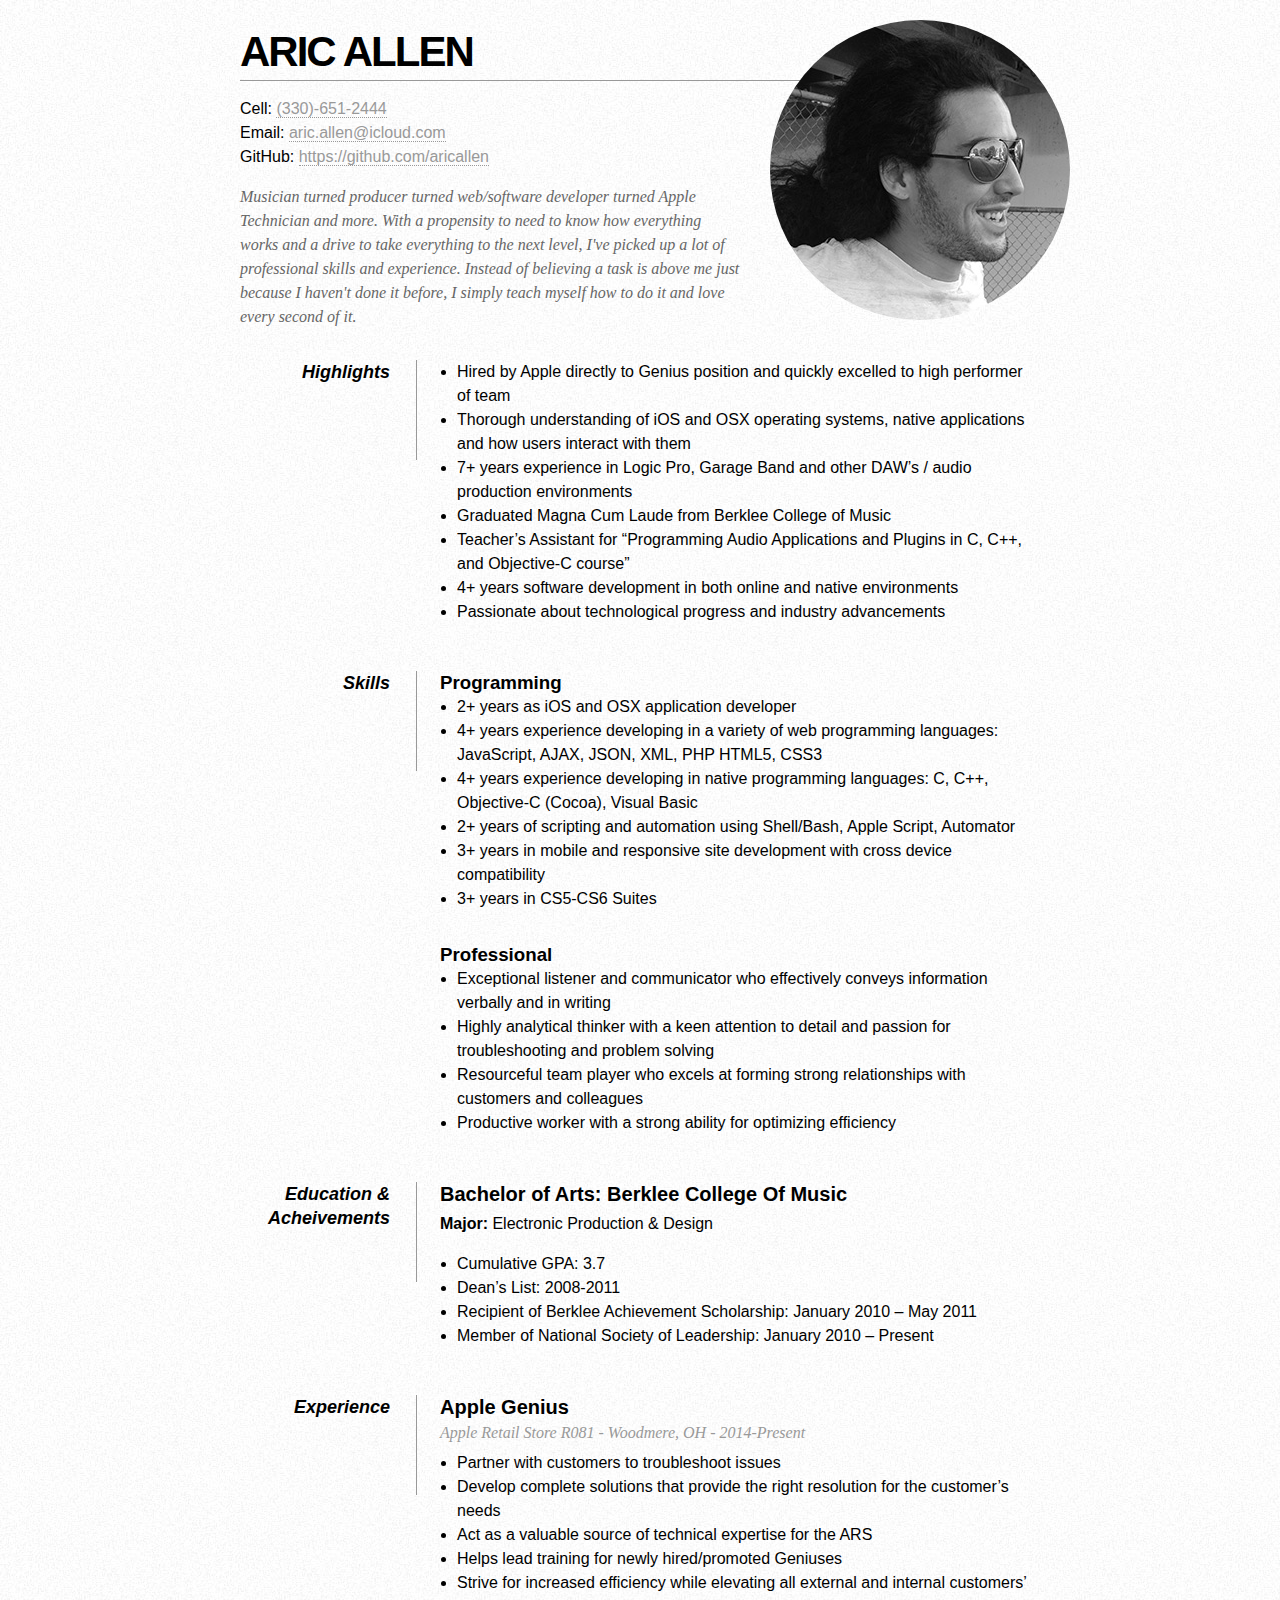
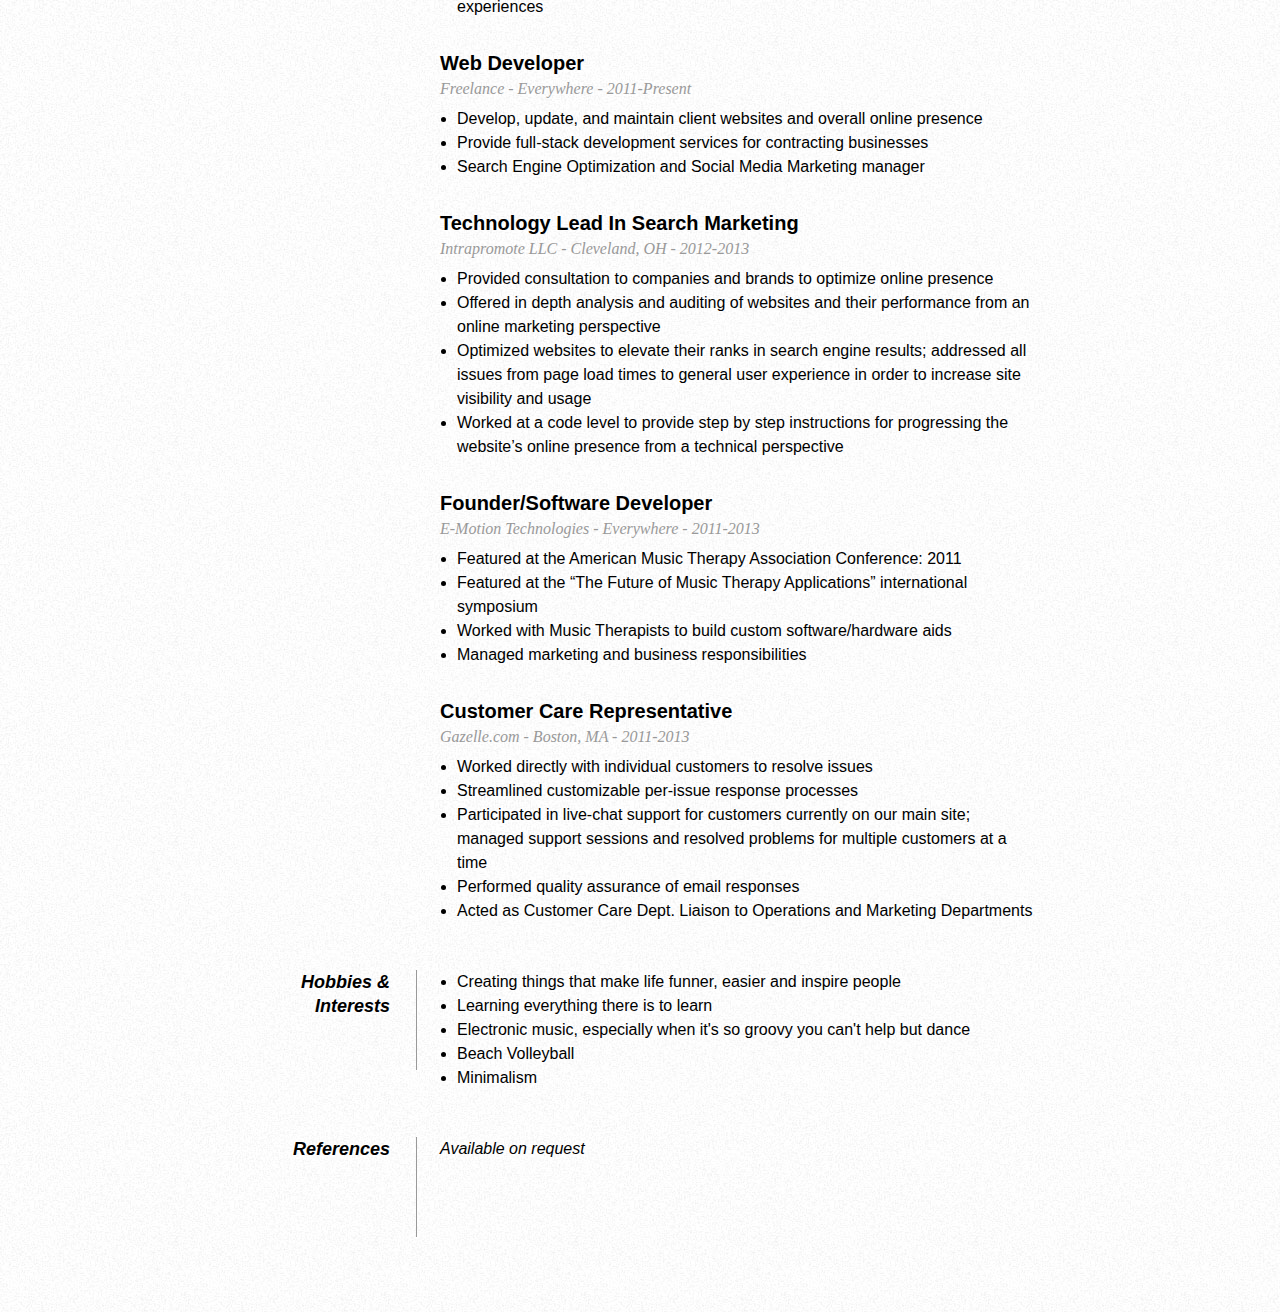
==== index.html @ b2f4a53a "tweak on opening paragraph" ====
<!DOCTYPE html PUBLIC "-//W3C//DTD XHTML 1.0 Strict//EN"
"http://www.w3.org/TR/xhtml1/DTD/xhtml1-strict.dtd">

<html xmlns="http://www.w3.org/1999/xhtml" xml:lang="en" lang="en">

<head>
    <meta http-equiv="Content-Type" content="text/html; charset=utf-8"/>

    <title>Aric Allen | Web Developer | Software Developer | Musician</title>
    <link rel="stylesheet" href="css/style.css">

    <link href="styles.css" />

    <title>Aric Allen | Web Developer | Software Developer | Musician</title>

</head>

<body>

    <div id="page-wrap">
    
        <div id="pic" class="circular"></div>
    
        <div id="contact-info" class="vcard">
        
            <h1 class="fn">ARIC ALLEN</h1>
        
            <p>
                Cell: <a href="tel:+13306512444">(330)-651-2444</a><br />
                Email: <a class="email" href="mailto:aric.allen@icloud.com">aric.allen@icloud.com</a><br />
                GitHub: <a href="https://github.com/aricallen">https://github.com/aricallen</a>
            </p>
        </div>
                
        <div id="objective">
            <p>
                Musician turned producer turned web/software developer turned Apple Technician and more. With a propensity to need to know how everything works and a drive to take everything to the next level, I've picked up a lot of professional skills and experience. Instead of believing a task is above me just because I haven't done it before, I simply teach myself how to do it and love every second of it.
            </p>
        </div>
        
        <div class="clear"></div>
        
        <dl>

      		<dd class="clear"></dd>
                 
          <dt>Highlights</dt>
          <dd>
            <ul>
            	<li>Hired by Apple directly to Genius position and quickly excelled to high performer of team</li>
            	<li>Thorough understanding of iOS and OSX operating systems, native applications and how users interact with them</li>
            	<li>7+ years experience in Logic Pro, Garage Band and other DAW’s / audio production environments</li>
            	<li>Graduated Magna Cum Laude from Berklee College of Music</li>
            	<li>Teacher’s Assistant for “Programming Audio Applications and Plugins in C, C++, and Objective-C course”</li>
            	<li>4+ years software development in both online and native environments</li>
            	<li>Passionate about technological progress and industry advancements</li>
            </ul>
          </dd>

          <dd class="clear"></dd>
                 
          <dt>Skills</dt>
          <dd>
          	<h3>Programming</h3>
            <ul>
            	<li>2+ years as iOS and OSX application developer</li>
            	<li>4+ years experience developing in a variety of web programming languages: JavaScript, AJAX, JSON, XML, PHP HTML5, CSS3</li>
            	<li>4+ years experience developing in native programming languages: C, C++, Objective-C (Cocoa), Visual Basic</li>
            	<li>2+ years of scripting and automation using Shell/Bash, Apple Script, Automator</li>
            	<li>3+ years in mobile and responsive site development with cross device compatibility</li>
            	<li>3+ years in CS5-CS6 Suites</li>
            </ul>
            <h3>Professional</h3>
            <ul>
            	<li>Exceptional listener and communicator who effectively conveys information verbally and in writing</li>
            	<li>Highly analytical thinker with a keen attention to detail and passion for troubleshooting and problem solving</li>
            	<li>Resourceful team player who excels at forming strong relationships with customers and colleagues</li>
            	<li>Productive worker with a strong ability for optimizing efficiency</li>
            </ul>
          </dd>

          <dd class="clear"></dd>
          
          <dt>Education & Acheivements</dt>
          <dd>
              <h2>Bachelor of Arts: Berklee College Of Music</h2>
              <p><strong>Major:</strong> Electronic Production & Design</p>
              <ul>
              	<li>Cumulative GPA: 3.7</li>
              	<li>Dean’s List: 2008-2011</li>
              	<li>Recipient of Berklee Achievement Scholarship: January 2010 – May 2011</li>
              	<li>Member of National Society of Leadership: January 2010 – Present</li>
              </ul>
	
          </dd>
          
          <dd class="clear"></dd>
          
          <dt>Experience</dt>
          <dd>
              <h2>Apple Genius<br />
              <span>Apple Retail Store R081 - Woodmere, OH - 2014-Present</span></h2>
              <ul>
                  <li>Partner with customers to troubleshoot issues</li>
                  <li>Develop complete solutions that provide the right resolution for the customer’s needs</li>
                  <li>Act as a valuable source of technical expertise for the ARS</li>
                  <li>Helps lead training for newly hired/promoted Geniuses</li>
                  <li>Strive for increased efficiency while elevating all external and internal customers’ experiences</li>
              </ul>
              
              <h2>Web Developer<br />
              <span>Freelance - Everywhere - 2011-Present</span></h2>
              <ul>
                  <li>Develop, update, and maintain client websites and overall online presence</li>
                  <li>Provide full-stack development services for contracting businesses</li>
                  <li>Search Engine Optimization and Social Media Marketing manager</li>
              </ul>

              <h2>Technology Lead In Search Marketing<br />
              <span>Intrapromote LLC - Cleveland, OH - 2012-2013</span></h2>
              <ul>
                  <li>Provided consultation to companies and brands to optimize online presence</li>
                  <li>Offered in depth analysis and auditing of websites and their performance from an online marketing perspective</li>
                  <li>Optimized websites to elevate their ranks in search engine results; addressed all issues from page load times to general user experience in order to increase site visibility and usage</li>
                  <li>Worked at a code level to provide step by step instructions for progressing the website’s online presence from a technical perspective</li>
              </ul> 

              <h2>Founder/Software Developer<br />
              <span>E-Motion Technologies - Everywhere - 2011-2013</span></h2>
              <ul>
                  <li>Featured at the American Music Therapy Association Conference: 2011</li>
                  <li>Featured at the “The Future of Music Therapy Applications” international symposium</li>
                  <li>Worked with Music Therapists to build custom software/hardware aids</li>
                  <li>Managed marketing and business responsibilities</li>
              </ul> 

              <h2>Customer Care Representative<br />
              <span>Gazelle.com - Boston, MA - 2011-2013</span></h2>
              <ul>
                  <li>Worked directly with individual customers to resolve issues</li>
                  <li>Streamlined customizable per-issue response processes</li>
                  <li>Participated in live-chat support for customers currently on our main site; managed support sessions and resolved problems for multiple customers at a time</li>
                  <li>Performed quality assurance of email responses</li>
                  <li>Acted as Customer Care Dept. Liaison to Operations and Marketing Departments</li>
              </ul>
          </dd>
          
          <dd class="clear"></dd>
          
          <dt>Hobbies & Interests</dt>
          <dd>
          	<ul>
          		<li>Creating things that make life funner, easier and inspire people</li>
          		<li>Learning everything there is to learn</li>
          		<li>Electronic music, especially when it's so groovy you can't help but dance</li>
          		<li>Beach Volleyball</li>
          		<li>Minimalism</li>
          	</ul>
          </dd>
          
          <dd class="clear"></dd>
          
          <dt>References</dt>
          <dd><i>Available on request</i></dd>
          
          <dd class="clear"></dd>
        </dl>
        
        <div class="clear"></div>
    
    </div>

</body>

</html>
---- css/style.css ----
/*
styles.css
*/

* {
	margin: 0;
	padding: 0;
}

body {
	font: 16px Helvetica, Sans-Serif;
	line-height: 24px;
	background: url(../img/noise.jpg);
}

.clear {
	clear: both;
}

#page-wrap {
	width: 800px;
	margin: 40px auto 60px;
}

#pic {
	float: right;
	margin: -20px -30px 0 0;
  	background: url(../img/me-avatar.jpg) no-repeat;
}

.circular {
	width: 300px;
	height: 300px;
	border-radius: 150px;
	-webkit-border-radius: 150px;
	-moz-border-radius: 150px;
}

h1 {
	margin: 0 0 16px 0;
	padding: 0 0 16px 0;
	font-size: 42px;
	font-weight: bold;
	letter-spacing: -2px;
	border-bottom: 1px solid #999;
}

h2 {
	font-size: 20px;
	margin: 0 0 6px 0;
	position: relative;
}

h2 span {
	/*position: absolute;
	bottom: 0;
	right: 0;*/
	font-style: italic;
	font-family: Georgia, Serif;
	font-size: 16px;
	color: #999;
	font-weight: normal;
}

p {
	margin: 0 0 16px 0;
}

a {
	color: #999;
	text-decoration: none;
	border-bottom: 1px dotted #999;
}

a:hover {
	border-bottom-style: solid;
	color: black;
}

ul {
	margin: 0 0 32px 17px;
}

#objective {
	width: 500px;
	float: left;
}

#objective p {
	font-family: Georgia, Serif;
	font-style: italic;
	color: #666;
}

dt {
	font-style: italic;
	font-weight: bold;
	font-size: 18px;
	text-align: right;
	padding: 0 26px 0 0;
	width: 150px;
	float: left;
	height: 100px;
	border-right: 1px solid #999;
}

dd {
	width: 600px;
	float: right;
}

dd.clear {
	float: none;
	margin: 0;
	height: 15px;
}
---- styles.css ----
/*
styles.css
*/

* {
	margin: 0;
	padding: 0;
}

body {
	font: 16px Helvetica, Sans-Serif;
	line-height: 24px;
}

.clear {
	clear: both;
}

#page-wrap {
	width: 800px;
	margin: 40px auto 60px;
}

#pic {
	float: right;
	margin: -20px -30px 0 0;
}

.circular {
  width: 300px;
  height: 300px;
  border-radius: 150px;
  -webkit-border-radius: 150px;
  -moz-border-radius: 150px;
  background: url(images/me-avatar.jpg) no-repeat;
}

h1 {
	margin: 0 0 16px 0;
	padding: 0 0 16px 0;
	font-size: 42px;
	font-weight: bold;
	letter-spacing: -2px;
	border-bottom: 1px solid #999;
}

h2 {
	font-size: 20px;
	margin: 0 0 6px 0;
	position: relative;
}

h2 span {
	/*position: absolute;
	bottom: 0;
	right: 0;*/
	font-style: italic;
	font-family: Georgia, Serif;
	font-size: 16px;
	color: #999;
	font-weight: normal;
}

p {
	margin: 0 0 16px 0;
}

a {
	color: #999;
	text-decoration: none;
	border-bottom: 1px dotted #999;
}

a:hover {
	border-bottom-style: solid;
	color: black;
}

ul {
	margin: 0 0 32px 17px;
}

#objective {
	width: 500px;
	float: left;
}

#objective p {
	font-family: Georgia, Serif;
	font-style: italic;
	color: #666;
}

dt {
	font-style: italic;
	font-weight: bold;
	font-size: 18px;
	text-align: right;
	padding: 0 26px 0 0;
	width: 150px;
	float: left;
	height: 100px;
	border-right: 1px solid #999;
}

dd {
	width: 600px;
	float: right;
}

dd.clear {
	float: none;
	margin: 0;
	height: 15px;
}
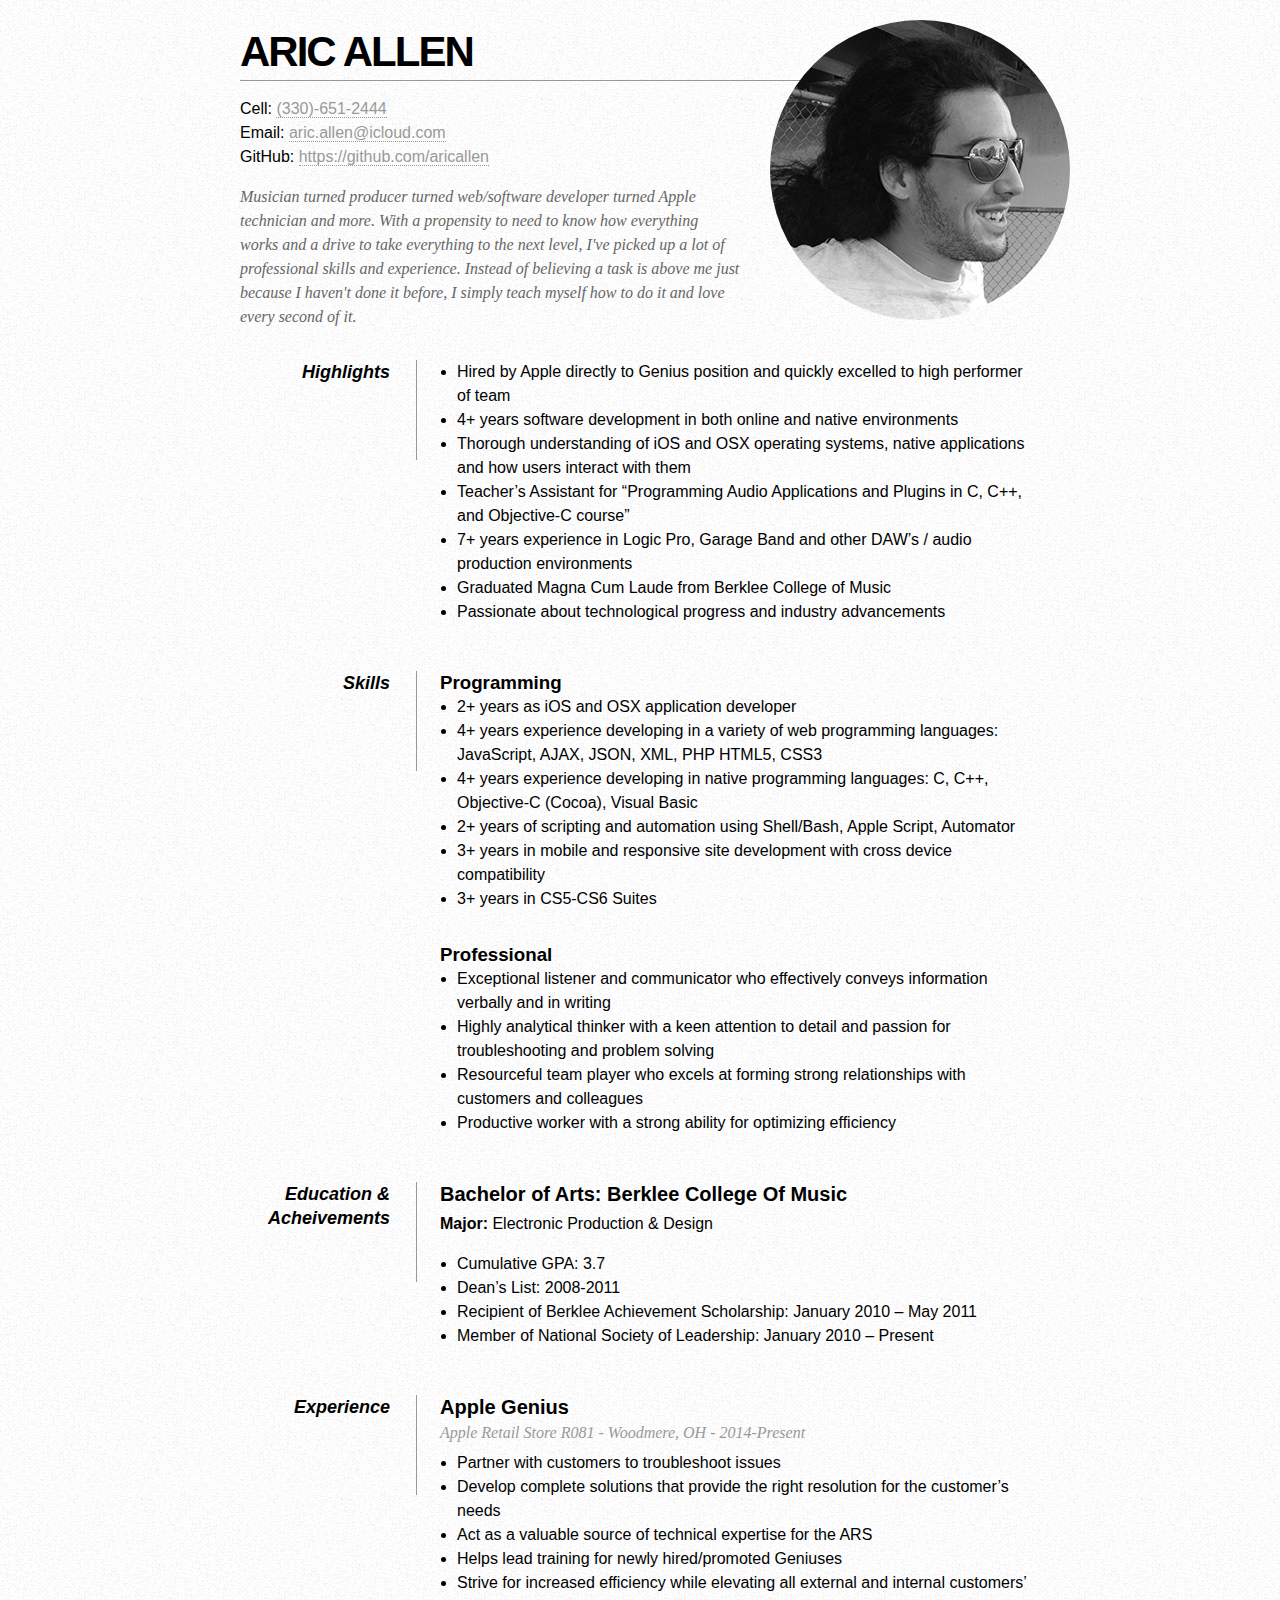
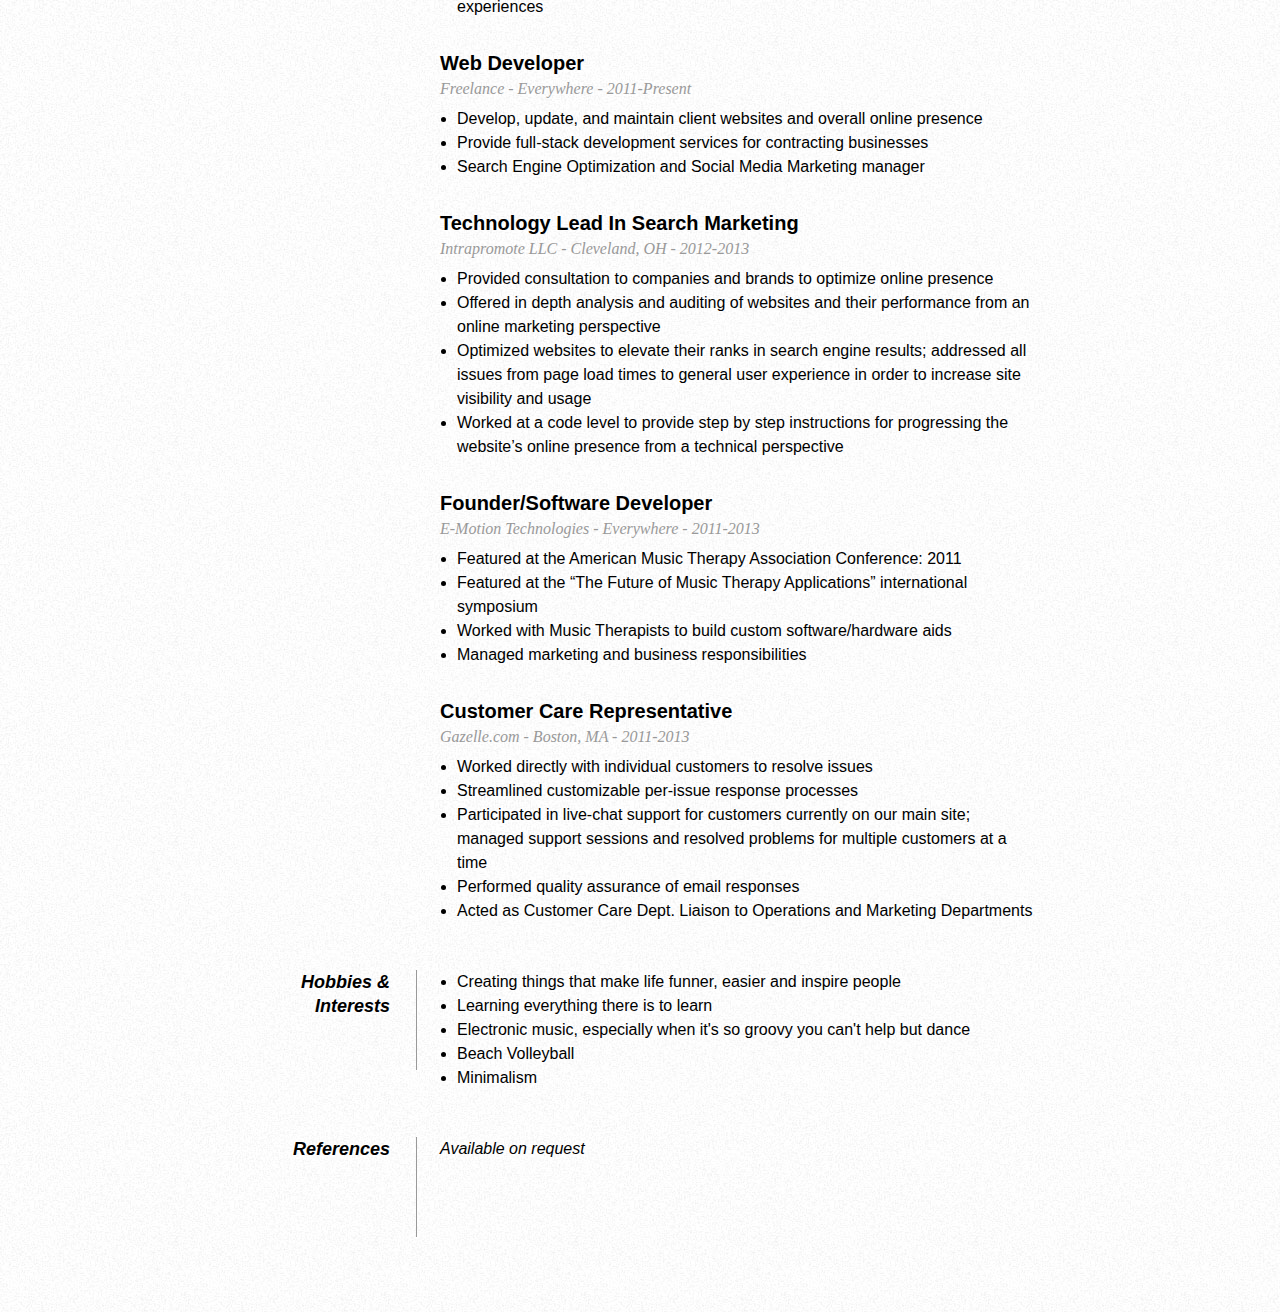
==== commit e50ffc05: "rearranging" ====
--- a/index.html
+++ b/index.html
@@ -34,7 +34,7 @@
                 
         <div id="objective">
             <p>
-                Musician turned producer turned web/software developer turned Apple Technician and more. With a propensity to need to know how everything works and a drive to take everything to the next level, I've picked up a lot of professional skills and experience. Instead of believing a task is above me just because I haven't done it before, I simply teach myself how to do it and love every second of it.
+                Musician turned producer turned web/software developer turned Apple technician and more. With a propensity to need to know how everything works and a drive to take everything to the next level, I've picked up a lot of professional skills and experience. Instead of believing a task is above me just because I haven't done it before, I simply teach myself how to do it and love every second of it.
             </p>
         </div>
         
@@ -48,11 +48,11 @@
           <dd>
             <ul>
             	<li>Hired by Apple directly to Genius position and quickly excelled to high performer of team</li>
-            	<li>Thorough understanding of iOS and OSX operating systems, native applications and how users interact with them</li>
-            	<li>7+ years experience in Logic Pro, Garage Band and other DAW’s / audio production environments</li>
-            	<li>Graduated Magna Cum Laude from Berklee College of Music</li>
-            	<li>Teacher’s Assistant for “Programming Audio Applications and Plugins in C, C++, and Objective-C course”</li>
             	<li>4+ years software development in both online and native environments</li>
+              <li>Thorough understanding of iOS and OSX operating systems, native applications and how users interact with them</li>
+              <li>Teacher’s Assistant for “Programming Audio Applications and Plugins in C, C++, and Objective-C course”</li>
+              <li>7+ years experience in Logic Pro, Garage Band and other DAW’s / audio production environments</li>
+              <li>Graduated Magna Cum Laude from Berklee College of Music</li>
             	<li>Passionate about technological progress and industry advancements</li>
             </ul>
           </dd>
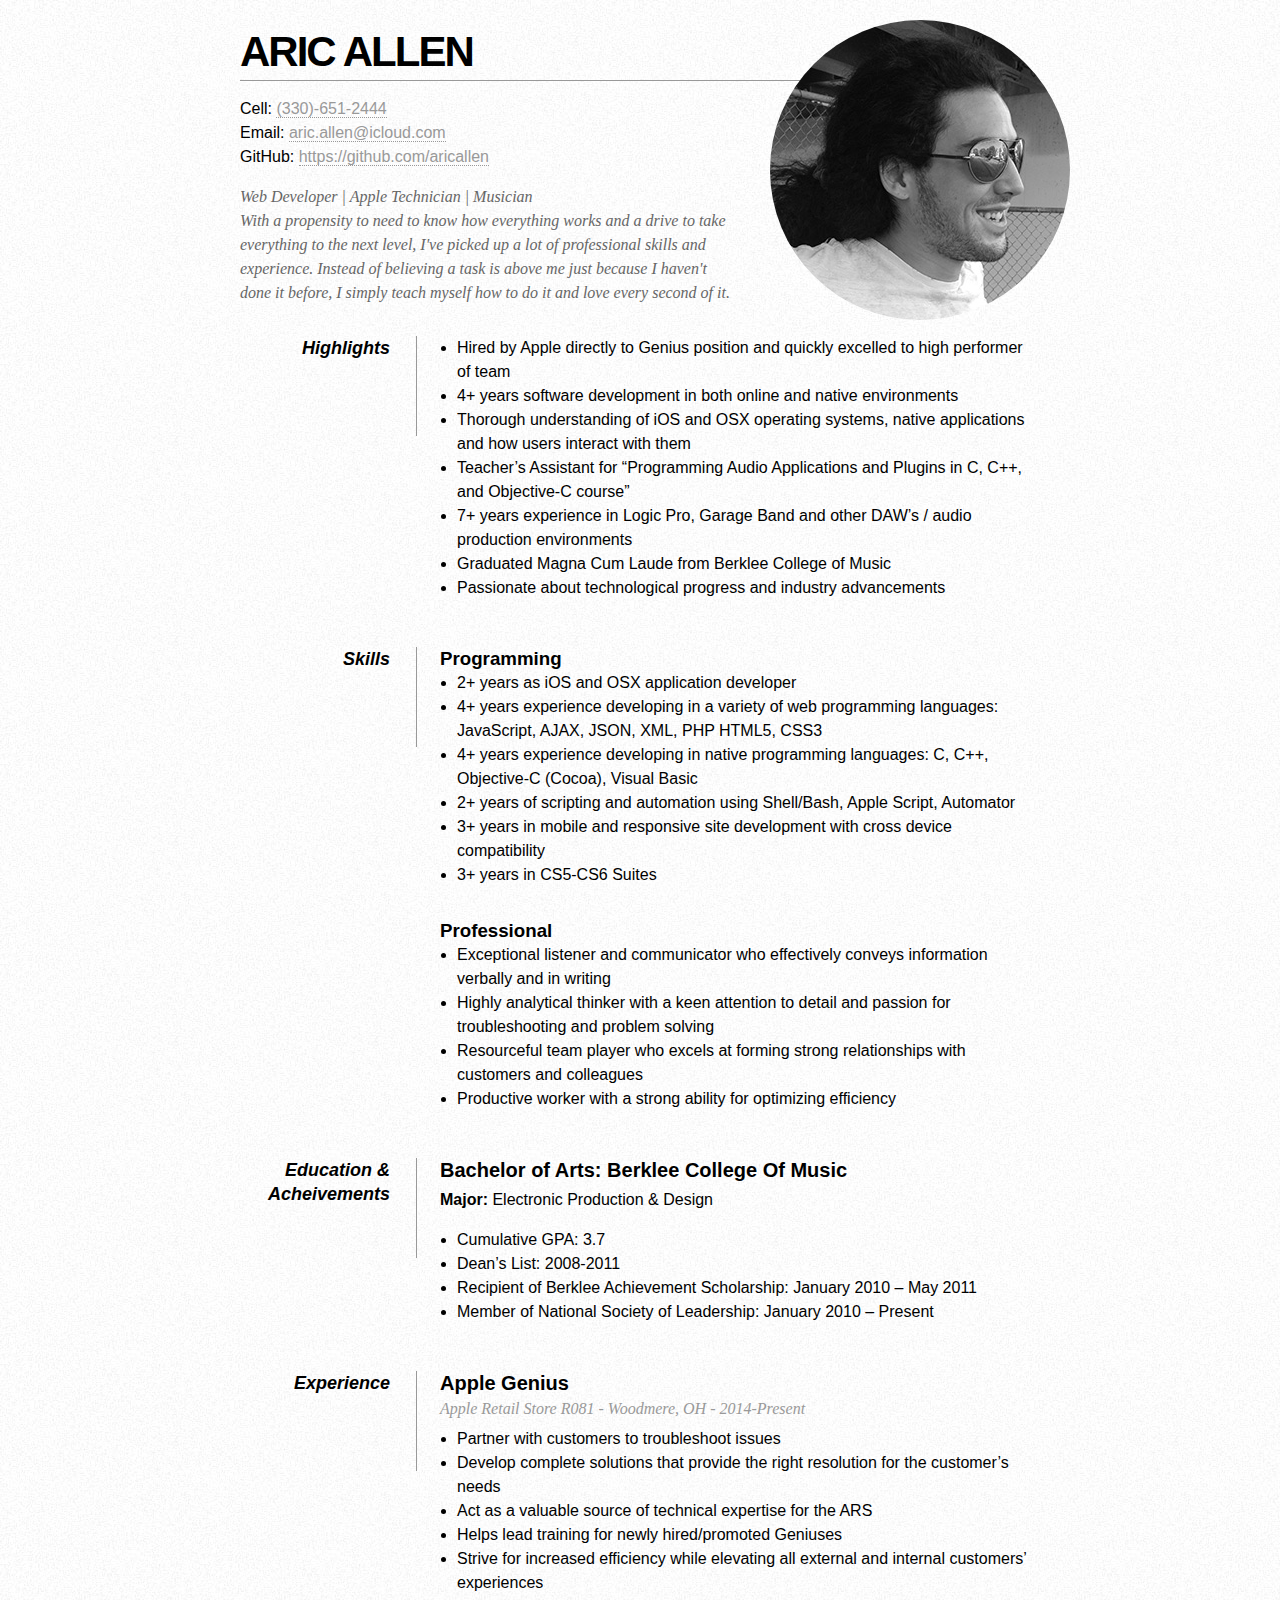
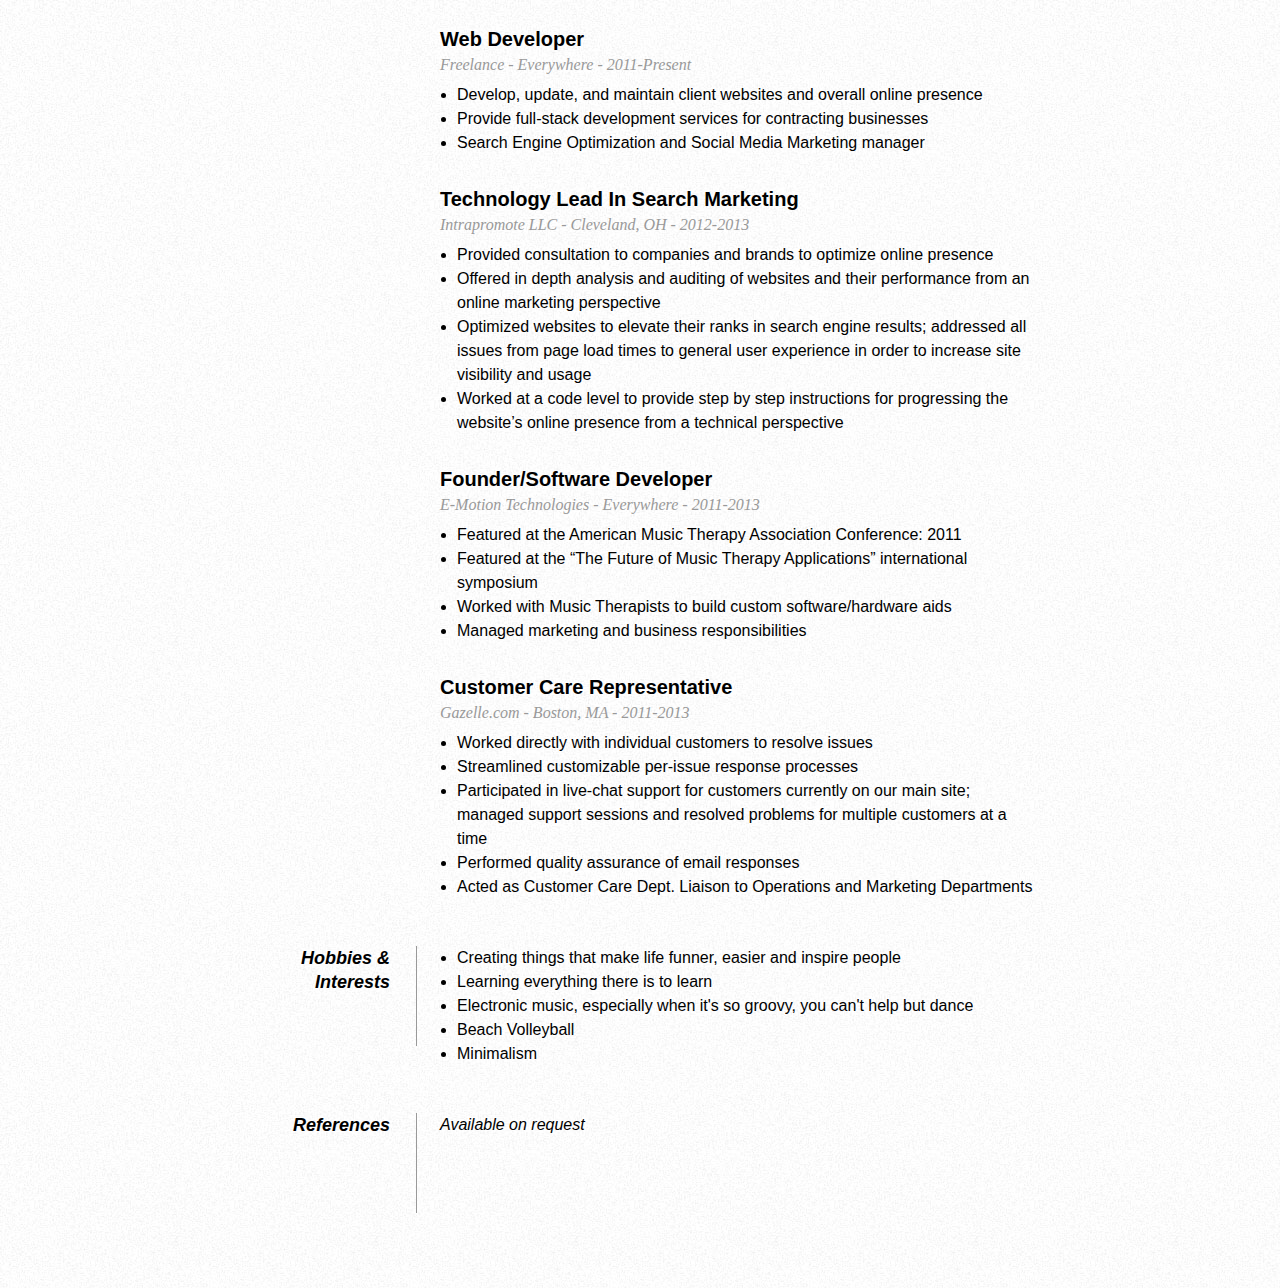
==== commit f9b53e6f: "Updating verbiage" ====
--- a/index.html
+++ b/index.html
@@ -34,7 +34,8 @@
                 
         <div id="objective">
             <p>
-                Musician turned producer turned web/software developer turned Apple technician and more. With a propensity to need to know how everything works and a drive to take everything to the next level, I've picked up a lot of professional skills and experience. Instead of believing a task is above me just because I haven't done it before, I simply teach myself how to do it and love every second of it.
+                Web Developer | Apple Technician | Musician
+                <br />With a propensity to need to know how everything works and a drive to take everything to the next level, I've picked up a lot of professional skills and experience. Instead of believing a task is above me just because I haven't done it before, I simply teach myself how to do it and love every second of it.
             </p>
         </div>
         
@@ -152,7 +153,7 @@
           	<ul>
           		<li>Creating things that make life funner, easier and inspire people</li>
           		<li>Learning everything there is to learn</li>
-          		<li>Electronic music, especially when it's so groovy you can't help but dance</li>
+          		<li>Electronic music, especially when it's so groovy, you can't help but dance</li>
           		<li>Beach Volleyball</li>
           		<li>Minimalism</li>
           	</ul>
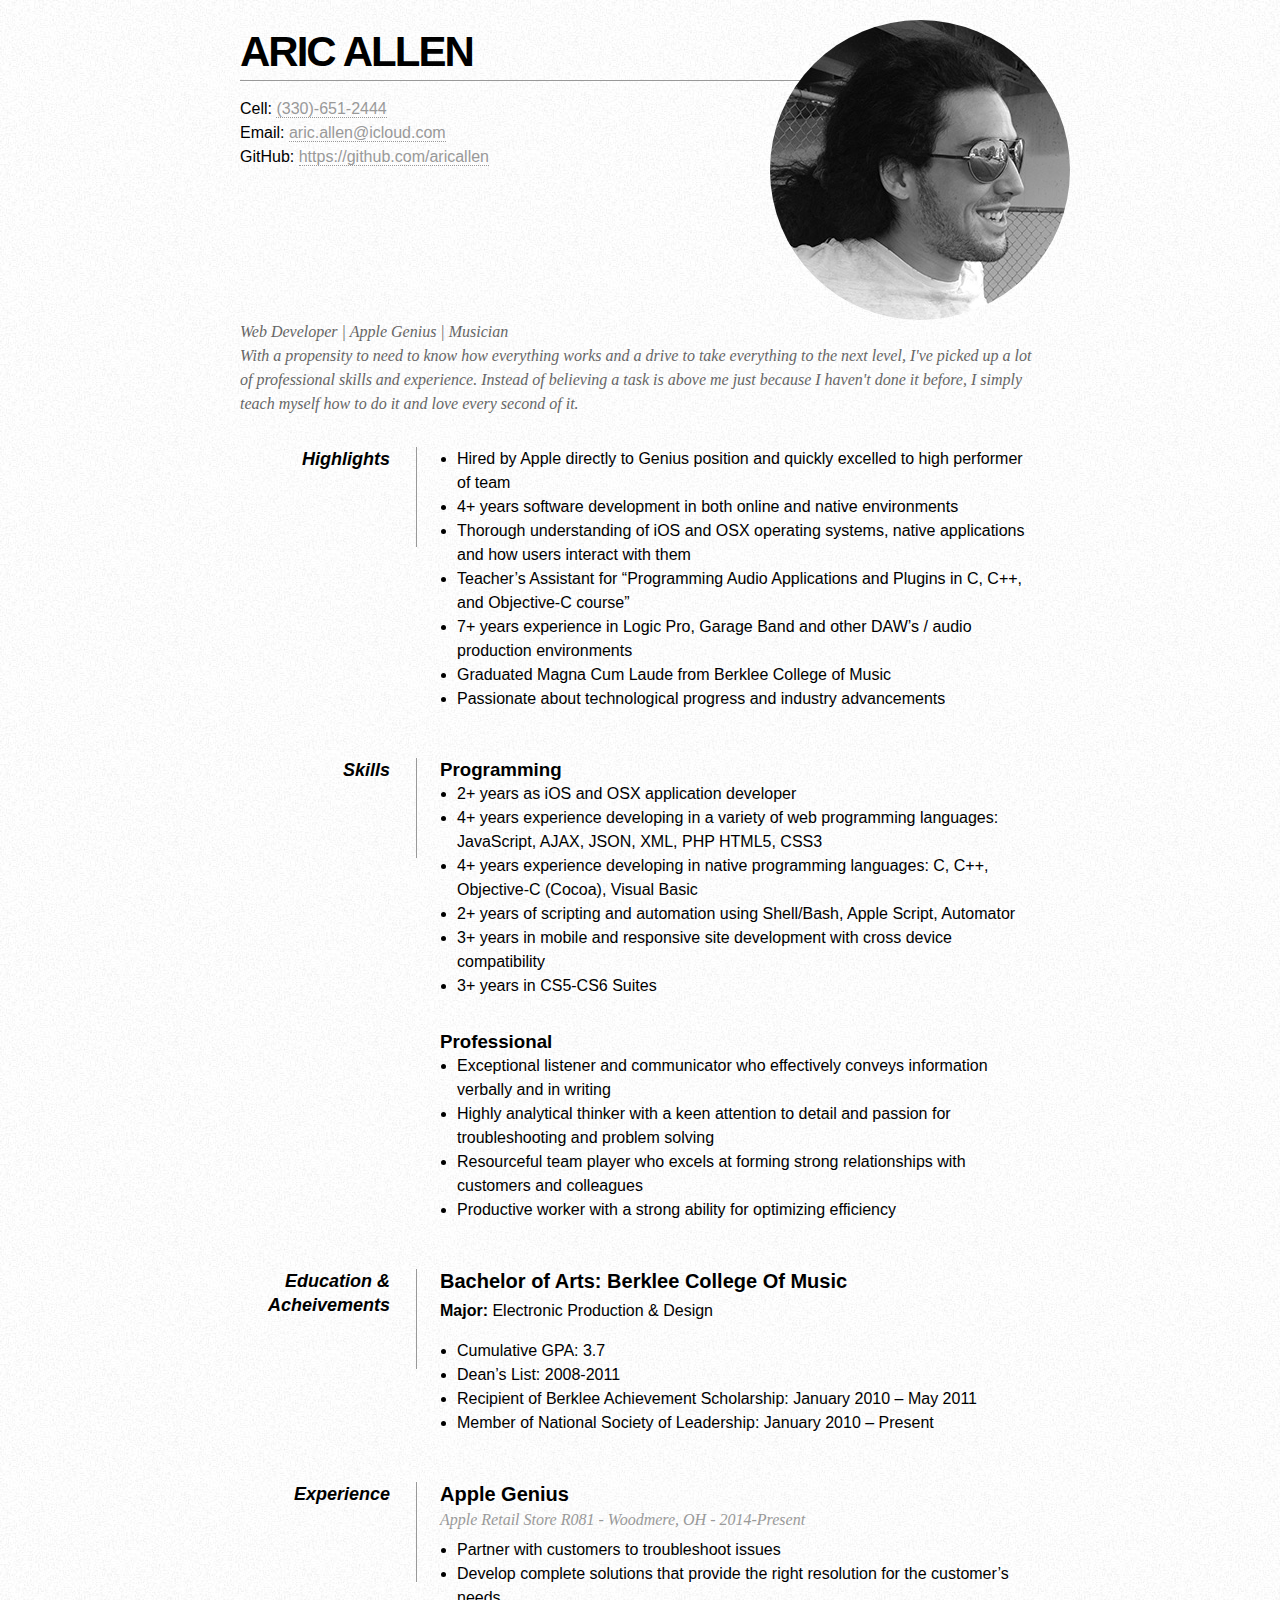
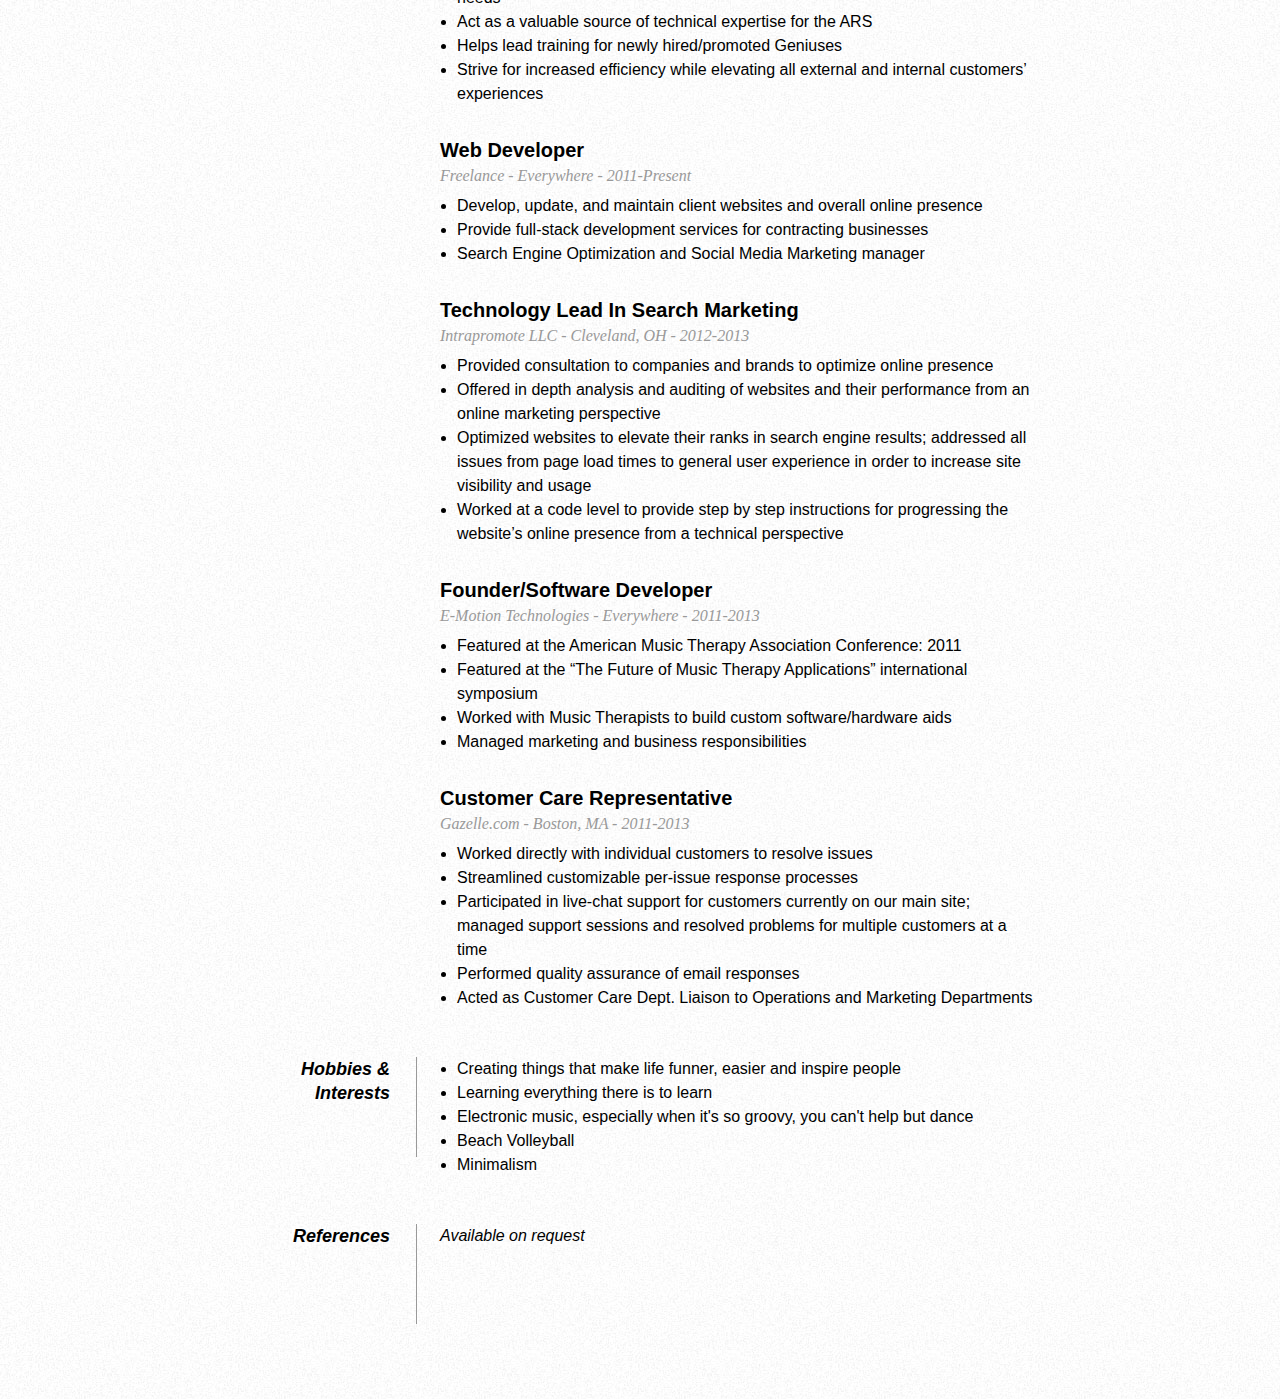
==== commit 1136167a: "Made responsive" ====
--- a/index.html
+++ b/index.html
@@ -10,20 +10,17 @@
     <link rel="stylesheet" href="css/style.css">
 
     <link href="styles.css" />
-
-    <title>Aric Allen | Web Developer | Software Developer | Musician</title>
-
 </head>
 
 <body>
 
     <div id="page-wrap">
     
-        <div id="pic" class="circular"></div>
+        <div id="avatar" class="circular"></div>
     
         <div id="contact-info" class="vcard">
         
-            <h1 class="fn">ARIC ALLEN</h1>
+            <h1 id="full-name">ARIC ALLEN</h1>
         
             <p>
                 Cell: <a href="tel:+13306512444">(330)-651-2444</a><br />
@@ -34,19 +31,19 @@
                 
         <div id="objective">
             <p>
-                Web Developer | Apple Technician | Musician
+                Web Developer | Apple Genius | Musician
                 <br />With a propensity to need to know how everything works and a drive to take everything to the next level, I've picked up a lot of professional skills and experience. Instead of believing a task is above me just because I haven't done it before, I simply teach myself how to do it and love every second of it.
             </p>
         </div>
         
         <div class="clear"></div>
         
-        <dl>
+        <dl class="info-list">
 
       		<dd class="clear"></dd>
                  
-          <dt>Highlights</dt>
-          <dd>
+          <dt class="info-section-title">Highlights</dt>
+          <dd class="info-item">
             <ul>
             	<li>Hired by Apple directly to Genius position and quickly excelled to high performer of team</li>
             	<li>4+ years software development in both online and native environments</li>
@@ -60,8 +57,8 @@
 
           <dd class="clear"></dd>
                  
-          <dt>Skills</dt>
-          <dd>
+          <dt class="info-section-title">Skills</dt>
+          <dd class="info-item">
           	<h3>Programming</h3>
             <ul>
             	<li>2+ years as iOS and OSX application developer</li>
@@ -82,9 +79,9 @@
 
           <dd class="clear"></dd>
           
-          <dt>Education & Acheivements</dt>
-          <dd>
-              <h2>Bachelor of Arts: Berklee College Of Music</h2>
+          <dt class="info-section-title">Education & Acheivements</dt>
+          <dd class="info-item">
+              <h2 class="info-item-header">Bachelor of Arts: Berklee College Of Music</h2>
               <p><strong>Major:</strong> Electronic Production & Design</p>
               <ul>
               	<li>Cumulative GPA: 3.7</li>
@@ -97,9 +94,9 @@
           
           <dd class="clear"></dd>
           
-          <dt>Experience</dt>
-          <dd>
-              <h2>Apple Genius<br />
+          <dt class="info-section-title">Experience</dt>
+          <dd class="info-item">
+              <h2 class="info-item-header">Apple Genius<br />
               <span>Apple Retail Store R081 - Woodmere, OH - 2014-Present</span></h2>
               <ul>
                   <li>Partner with customers to troubleshoot issues</li>
@@ -109,7 +106,7 @@
                   <li>Strive for increased efficiency while elevating all external and internal customers’ experiences</li>
               </ul>
               
-              <h2>Web Developer<br />
+              <h2 class="info-item-header">Web Developer<br />
               <span>Freelance - Everywhere - 2011-Present</span></h2>
               <ul>
                   <li>Develop, update, and maintain client websites and overall online presence</li>
@@ -117,7 +114,7 @@
                   <li>Search Engine Optimization and Social Media Marketing manager</li>
               </ul>
 
-              <h2>Technology Lead In Search Marketing<br />
+              <h2 class="info-item-header">Technology Lead In Search Marketing<br />
               <span>Intrapromote LLC - Cleveland, OH - 2012-2013</span></h2>
               <ul>
                   <li>Provided consultation to companies and brands to optimize online presence</li>
@@ -126,7 +123,7 @@
                   <li>Worked at a code level to provide step by step instructions for progressing the website’s online presence from a technical perspective</li>
               </ul> 
 
-              <h2>Founder/Software Developer<br />
+              <h2 class="info-item-header">Founder/Software Developer<br />
               <span>E-Motion Technologies - Everywhere - 2011-2013</span></h2>
               <ul>
                   <li>Featured at the American Music Therapy Association Conference: 2011</li>
@@ -135,7 +132,7 @@
                   <li>Managed marketing and business responsibilities</li>
               </ul> 
 
-              <h2>Customer Care Representative<br />
+              <h2 class="info-item-header">Customer Care Representative<br />
               <span>Gazelle.com - Boston, MA - 2011-2013</span></h2>
               <ul>
                   <li>Worked directly with individual customers to resolve issues</li>
@@ -148,8 +145,8 @@
           
           <dd class="clear"></dd>
           
-          <dt>Hobbies & Interests</dt>
-          <dd>
+          <dt class="info-section-title">Hobbies & Interests</dt>
+          <dd class="info-item">
           	<ul>
           		<li>Creating things that make life funner, easier and inspire people</li>
           		<li>Learning everything there is to learn</li>
@@ -161,8 +158,8 @@
           
           <dd class="clear"></dd>
           
-          <dt>References</dt>
-          <dd><i>Available on request</i></dd>
+          <dt class="info-section-title">References</dt>
+          <dd class="info-item"><i>Available on request</i></dd>
           
           <dd class="clear"></dd>
         </dl>
--- a/css/style.css
+++ b/css/style.css
@@ -13,38 +13,6 @@
 	background: url(../img/noise.jpg);
 }
 
-.clear {
-	clear: both;
-}
-
-#page-wrap {
-	width: 800px;
-	margin: 40px auto 60px;
-}
-
-#pic {
-	float: right;
-	margin: -20px -30px 0 0;
-  	background: url(../img/me-avatar.jpg) no-repeat;
-}
-
-.circular {
-	width: 300px;
-	height: 300px;
-	border-radius: 150px;
-	-webkit-border-radius: 150px;
-	-moz-border-radius: 150px;
-}
-
-h1 {
-	margin: 0 0 16px 0;
-	padding: 0 0 16px 0;
-	font-size: 42px;
-	font-weight: bold;
-	letter-spacing: -2px;
-	border-bottom: 1px solid #999;
-}
-
 h2 {
 	font-size: 20px;
 	margin: 0 0 6px 0;
@@ -52,9 +20,6 @@
 }
 
 h2 span {
-	/*position: absolute;
-	bottom: 0;
-	right: 0;*/
 	font-style: italic;
 	font-family: Georgia, Serif;
 	font-size: 16px;
@@ -81,16 +46,6 @@
 	margin: 0 0 32px 17px;
 }
 
-#objective {
-	width: 500px;
-	float: left;
-}
-
-#objective p {
-	font-family: Georgia, Serif;
-	font-style: italic;
-	color: #666;
-}
 
 dt {
 	font-style: italic;
@@ -114,3 +69,112 @@
 	margin: 0;
 	height: 15px;
 }
+
+#page-wrap {
+	width: 800px;
+	margin: 40px auto 60px;
+}
+
+#avatar {
+	float: right;
+	margin: -20px -30px 0 0;
+  	background: url(../img/me-avatar.jpg) no-repeat;
+}
+
+#full-name {
+	margin: 0 0 16px 0;
+	padding: 0 0 16px 0;
+	font-size: 42px;
+	font-weight: bold;
+	letter-spacing: -2px;
+	border-bottom: 1px solid #999;
+}
+
+#objective {
+	float: left;
+}
+
+#objective p {
+	font-family: Georgia, Serif;
+	font-style: italic;
+	color: #666;
+}
+
+.clear {
+	clear: both;
+}
+
+.circular {
+	width: 300px;
+	height: 300px;
+	border-radius: 150px;
+	-webkit-border-radius: 150px;
+	-moz-border-radius: 150px;
+}
+
+/*/~~~~~~~~~~~~~////~~~~~~~~~~~~~~////~~~~~~~~~~~~~/*/
+
+/**
+ * Mobile Queries
+ */
+
+@media ( max-width: 912px ) {
+  #page-wrap {
+  	width: 90%;
+  	padding: 0 20px;
+  }
+
+  #avatar {
+    float: none;
+    margin: auto;
+    margin-bottom: 20px;
+  }
+
+  #full-name {
+		float: none;	
+		text-align: center;
+}
+
+	.info-section-title {
+		float: left;
+		height: auto;
+		border: none;	
+		margin: 10px 0;
+		width: auto;
+		font-size: 18pt;
+		text-decoration: underline;
+	}
+
+	.info-item {
+		width: 100%;
+		float: left;
+	}
+}
+
+
+
+
+
+
+
+
+
+
+
+
+
+
+
+
+
+
+
+
+
+
+
+
+
+
+
+
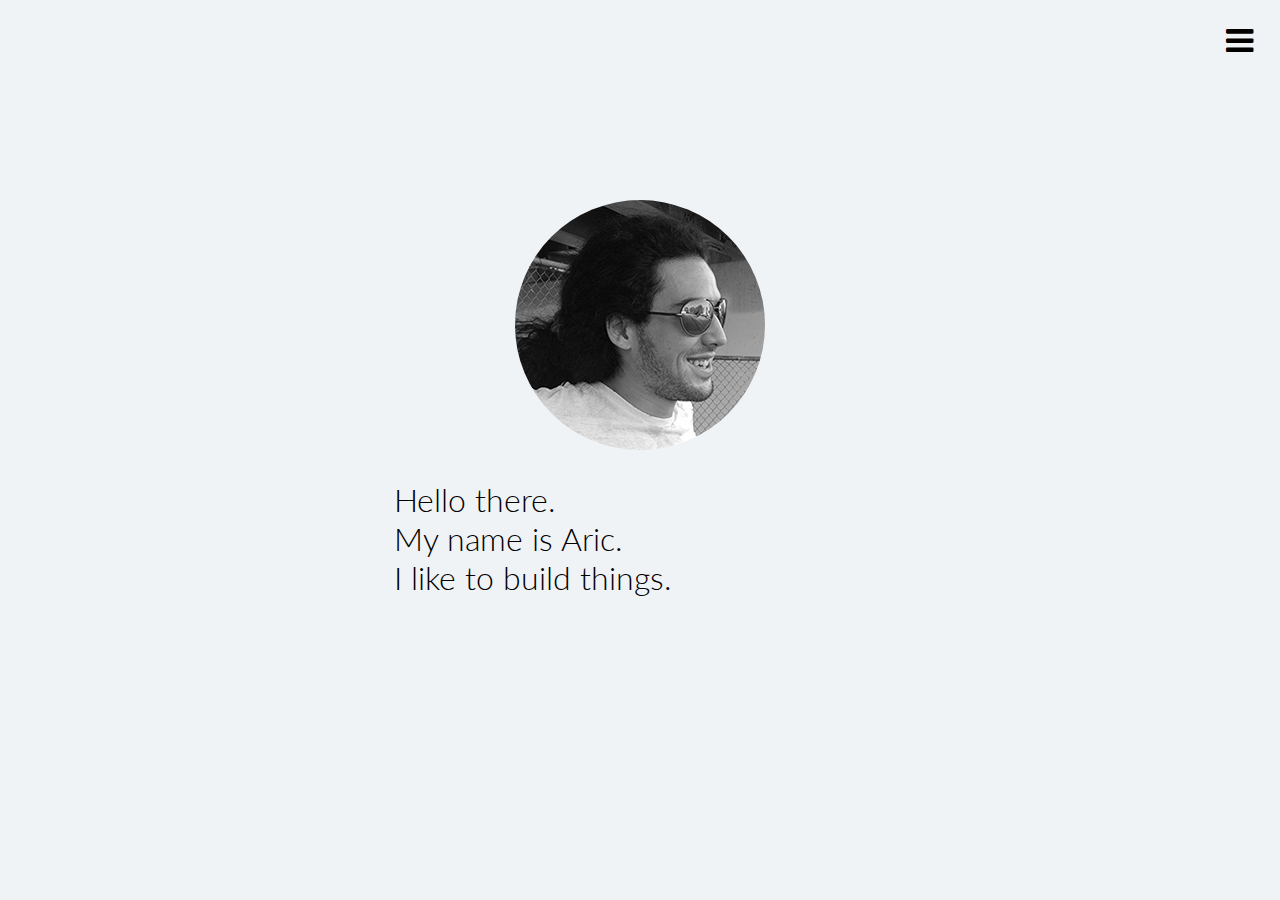
==== commit 605f837f: "Curricula Vitae" ====
--- a/index.html
+++ b/index.html
@@ -1,173 +1,74 @@
-<!DOCTYPE html PUBLIC "-//W3C//DTD XHTML 1.0 Strict//EN"
-"http://www.w3.org/TR/xhtml1/DTD/xhtml1-strict.dtd">
-
-<html xmlns="http://www.w3.org/1999/xhtml" xml:lang="en" lang="en">
-
+<!doctype html>
+<html>
 <head>
-    <meta http-equiv="Content-Type" content="text/html; charset=utf-8"/>
-
-    <title>Aric Allen | Web Developer | Software Developer | Musician</title>
-    <link rel="stylesheet" href="css/style.css">
-
-    <link href="styles.css" />
+	<title>Aric Allen Web Development CV</title>
+  <meta name="viewport" content="width=device-width, initial-scale=1.0">
+  <link rel='stylesheet' href='http://fonts.googleapis.com/css?family=Lato:300normal,300italic,400normal,400italic,700normal,700italic,900normal,900italic&subset=all' >
+	<link rel="stylesheet" href="css/style.css">
+	
 </head>
-
 <body>
 
-    <div id="page-wrap">
-    
-        <div id="avatar" class="circular"></div>
-    
-        <div id="contact-info" class="vcard">
-        
-            <h1 id="full-name">ARIC ALLEN</h1>
-        
-            <p>
-                Cell: <a href="tel:+13306512444">(330)-651-2444</a><br />
-                Email: <a class="email" href="mailto:aric.allen@icloud.com">aric.allen@icloud.com</a><br />
-                GitHub: <a href="https://github.com/aricallen">https://github.com/aricallen</a>
-            </p>
-        </div>
-                
-        <div id="objective">
-            <p>
-                Web Developer | Apple Genius | Musician
-                <br />With a propensity to need to know how everything works and a drive to take everything to the next level, I've picked up a lot of professional skills and experience. Instead of believing a task is above me just because I haven't done it before, I simply teach myself how to do it and love every second of it.
-            </p>
-        </div>
-        
-        <div class="clear"></div>
-        
-        <dl class="info-list">
+  <!-- navigation -->
+  <nav id="menu" class="hidden">
+    <ul id="menu-list">
+      <li class="menu-item"><a href="./" class="link">Home</a></li>
+      <li class="menu-item"><a href="sections/skills" class="link">Skills</a></li>
+      <li class="menu-item"><a href="sections/projects" class="link">Projects</a></li>
+      <li class="menu-item"><a href="sections/contact" class="link">Contact</a></li>
+      <li class="menu-item"><a href="sections/resume" class="link">Resume</a></li>
+    </ul>
+  </nav>
 
-      		<dd class="clear"></dd>
-                 
-          <dt class="info-section-title">Highlights</dt>
-          <dd class="info-item">
-            <ul>
-            	<li>Hired by Apple directly to Genius position and quickly excelled to high performer of team</li>
-            	<li>4+ years software development in both online and native environments</li>
-              <li>Thorough understanding of iOS and OSX operating systems, native applications and how users interact with them</li>
-              <li>Teacher’s Assistant for “Programming Audio Applications and Plugins in C, C++, and Objective-C course”</li>
-              <li>7+ years experience in Logic Pro, Garage Band and other DAW’s / audio production environments</li>
-              <li>Graduated Magna Cum Laude from Berklee College of Music</li>
-            	<li>Passionate about technological progress and industry advancements</li>
-            </ul>
-          </dd>
+  <!-- main content -->
+  <div id="page">
 
-          <dd class="clear"></dd>
-                 
-          <dt class="info-section-title">Skills</dt>
-          <dd class="info-item">
-          	<h3>Programming</h3>
-            <ul>
-            	<li>2+ years as iOS and OSX application developer</li>
-            	<li>4+ years experience developing in a variety of web programming languages: JavaScript, AJAX, JSON, XML, PHP HTML5, CSS3</li>
-            	<li>4+ years experience developing in native programming languages: C, C++, Objective-C (Cocoa), Visual Basic</li>
-            	<li>2+ years of scripting and automation using Shell/Bash, Apple Script, Automator</li>
-            	<li>3+ years in mobile and responsive site development with cross device compatibility</li>
-            	<li>3+ years in CS5-CS6 Suites</li>
-            </ul>
-            <h3>Professional</h3>
-            <ul>
-            	<li>Exceptional listener and communicator who effectively conveys information verbally and in writing</li>
-            	<li>Highly analytical thinker with a keen attention to detail and passion for troubleshooting and problem solving</li>
-            	<li>Resourceful team player who excels at forming strong relationships with customers and colleagues</li>
-            	<li>Productive worker with a strong ability for optimizing efficiency</li>
-            </ul>
-          </dd>
-
-          <dd class="clear"></dd>
-          
-          <dt class="info-section-title">Education & Acheivements</dt>
-          <dd class="info-item">
-              <h2 class="info-item-header">Bachelor of Arts: Berklee College Of Music</h2>
-              <p><strong>Major:</strong> Electronic Production & Design</p>
-              <ul>
-              	<li>Cumulative GPA: 3.7</li>
-              	<li>Dean’s List: 2008-2011</li>
-              	<li>Recipient of Berklee Achievement Scholarship: January 2010 – May 2011</li>
-              	<li>Member of National Society of Leadership: January 2010 – Present</li>
-              </ul>
-	
-          </dd>
-          
-          <dd class="clear"></dd>
-          
-          <dt class="info-section-title">Experience</dt>
-          <dd class="info-item">
-              <h2 class="info-item-header">Apple Genius<br />
-              <span>Apple Retail Store R081 - Woodmere, OH - 2014-Present</span></h2>
-              <ul>
-                  <li>Partner with customers to troubleshoot issues</li>
-                  <li>Develop complete solutions that provide the right resolution for the customer’s needs</li>
-                  <li>Act as a valuable source of technical expertise for the ARS</li>
-                  <li>Helps lead training for newly hired/promoted Geniuses</li>
-                  <li>Strive for increased efficiency while elevating all external and internal customers’ experiences</li>
-              </ul>
-              
-              <h2 class="info-item-header">Web Developer<br />
-              <span>Freelance - Everywhere - 2011-Present</span></h2>
-              <ul>
-                  <li>Develop, update, and maintain client websites and overall online presence</li>
-                  <li>Provide full-stack development services for contracting businesses</li>
-                  <li>Search Engine Optimization and Social Media Marketing manager</li>
-              </ul>
-
-              <h2 class="info-item-header">Technology Lead In Search Marketing<br />
-              <span>Intrapromote LLC - Cleveland, OH - 2012-2013</span></h2>
-              <ul>
-                  <li>Provided consultation to companies and brands to optimize online presence</li>
-                  <li>Offered in depth analysis and auditing of websites and their performance from an online marketing perspective</li>
-                  <li>Optimized websites to elevate their ranks in search engine results; addressed all issues from page load times to general user experience in order to increase site visibility and usage</li>
-                  <li>Worked at a code level to provide step by step instructions for progressing the website’s online presence from a technical perspective</li>
-              </ul> 
-
-              <h2 class="info-item-header">Founder/Software Developer<br />
-              <span>E-Motion Technologies - Everywhere - 2011-2013</span></h2>
-              <ul>
-                  <li>Featured at the American Music Therapy Association Conference: 2011</li>
-                  <li>Featured at the “The Future of Music Therapy Applications” international symposium</li>
-                  <li>Worked with Music Therapists to build custom software/hardware aids</li>
-                  <li>Managed marketing and business responsibilities</li>
-              </ul> 
-
-              <h2 class="info-item-header">Customer Care Representative<br />
-              <span>Gazelle.com - Boston, MA - 2011-2013</span></h2>
-              <ul>
-                  <li>Worked directly with individual customers to resolve issues</li>
-                  <li>Streamlined customizable per-issue response processes</li>
-                  <li>Participated in live-chat support for customers currently on our main site; managed support sessions and resolved problems for multiple customers at a time</li>
-                  <li>Performed quality assurance of email responses</li>
-                  <li>Acted as Customer Care Dept. Liaison to Operations and Marketing Departments</li>
-              </ul>
-          </dd>
-          
-          <dd class="clear"></dd>
-          
-          <dt class="info-section-title">Hobbies & Interests</dt>
-          <dd class="info-item">
-          	<ul>
-          		<li>Creating things that make life funner, easier and inspire people</li>
-          		<li>Learning everything there is to learn</li>
-          		<li>Electronic music, especially when it's so groovy, you can't help but dance</li>
-          		<li>Beach Volleyball</li>
-          		<li>Minimalism</li>
-          	</ul>
-          </dd>
-          
-          <dd class="clear"></dd>
-          
-          <dt class="info-section-title">References</dt>
-          <dd class="info-item"><i>Available on request</i></dd>
-          
-          <dd class="clear"></dd>
-        </dl>
-        
-        <div class="clear"></div>
-    
+    <div id="menu-button">
+      <div class="button-icon"><i class="fa fa-bars"></i></div>
     </div>
 
+    <div class="nav-arrow chevron-up hidden">
+      <i id="nav-arrow-up" class="fa fa-chevron-up fa-3"></i>
+    </div>
+    <div class="nav-arrow chevron-left hidden">
+      <i id="nav-arrow-left" class="fa fa-chevron-left fa-3"></i>
+    </div>
+    <div class="nav-arrow chevron-right hidden">
+      <i id="nav-arrow-right" class="fa fa-chevron-right fa-3"></i>
+    </div>
+    <div class="nav-arrow chevron-down hidden">
+      <i id="nav-arrow-down" class="fa fa-chevron-down fa-3"></i>
+    </div>
+
+    <div id="landing-page" class="content-container v-align">
+    
+      <!-- page-specific-content goes here -->
+
+      <div id="avatar">
+        <img src="img/me-avatar-250.jpg" alt="aric-allen-avatar" class="circular"/>
+      </div>
+
+      <div id="animated-text">
+        <div class="greeting">Hello there.</div>
+        <div class="greeting">My name is Aric.</div>
+        <div class="greeting">I like to build things.</div>
+      </div>
+
+      <!-- /page-specific-content -->
+
+
+      <!-- use this to one-pagify -->
+      <!-- <section id="skills"></section>
+      <section id="projects"></section>
+      <section id="contact"></section> -->
+    
+
+    </div> <!-- content-container -->
+
+  </div> <!-- /page -->
+
+  <script src="js/event-utility.js"></script>
+  <script src="js/jq-subs.js"></script>
+	<script src="js/script.js"></script>
 </body>
-
 </html>--- a/css/style.css
+++ b/css/style.css
@@ -1,180 +1,19 @@
-/*
-styles.css
-*/
+/***********************************
+ * Aric Allen
+ * aricallen.github.io
+ ***********************************/
 
-* {
-	margin: 0;
-	padding: 0;
-}
+/* normalizer */
+@import url('normalize.css');
 
-body {
-	font: 16px Helvetica, Sans-Serif;
-	line-height: 24px;
-	background: url(../img/noise.jpg);
-}
+@import url('//maxcdn.bootstrapcdn.com/font-awesome/4.3.0/css/font-awesome.min.css');
+@import url('//fonts.googleapis.com/css?family=Lato:300normal,300italic,400normal,400italic,700normal,700italic,900normal,900italic&subset=all');
 
-h2 {
-	font-size: 20px;
-	margin: 0 0 6px 0;
-	position: relative;
-}
+/* keyframe animations library */
+/* @import url('animate.css'); */
 
-h2 span {
-	font-style: italic;
-	font-family: Georgia, Serif;
-	font-size: 16px;
-	color: #999;
-	font-weight: normal;
-}
+/* my custom keyframe animations */
+@import url('animations.css');
 
-p {
-	margin: 0 0 16px 0;
-}
-
-a {
-	color: #999;
-	text-decoration: none;
-	border-bottom: 1px dotted #999;
-}
-
-a:hover {
-	border-bottom-style: solid;
-	color: black;
-}
-
-ul {
-	margin: 0 0 32px 17px;
-}
-
-
-dt {
-	font-style: italic;
-	font-weight: bold;
-	font-size: 18px;
-	text-align: right;
-	padding: 0 26px 0 0;
-	width: 150px;
-	float: left;
-	height: 100px;
-	border-right: 1px solid #999;
-}
-
-dd {
-	width: 600px;
-	float: right;
-}
-
-dd.clear {
-	float: none;
-	margin: 0;
-	height: 15px;
-}
-
-#page-wrap {
-	width: 800px;
-	margin: 40px auto 60px;
-}
-
-#avatar {
-	float: right;
-	margin: -20px -30px 0 0;
-  	background: url(../img/me-avatar.jpg) no-repeat;
-}
-
-#full-name {
-	margin: 0 0 16px 0;
-	padding: 0 0 16px 0;
-	font-size: 42px;
-	font-weight: bold;
-	letter-spacing: -2px;
-	border-bottom: 1px solid #999;
-}
-
-#objective {
-	float: left;
-}
-
-#objective p {
-	font-family: Georgia, Serif;
-	font-style: italic;
-	color: #666;
-}
-
-.clear {
-	clear: both;
-}
-
-.circular {
-	width: 300px;
-	height: 300px;
-	border-radius: 150px;
-	-webkit-border-radius: 150px;
-	-moz-border-radius: 150px;
-}
-
-/*/~~~~~~~~~~~~~////~~~~~~~~~~~~~~////~~~~~~~~~~~~~/*/
-
-/**
- * Mobile Queries
- */
-
-@media ( max-width: 912px ) {
-  #page-wrap {
-  	width: 90%;
-  	padding: 0 20px;
-  }
-
-  #avatar {
-    float: none;
-    margin: auto;
-    margin-bottom: 20px;
-  }
-
-  #full-name {
-		float: none;	
-		text-align: center;
-}
-
-	.info-section-title {
-		float: left;
-		height: auto;
-		border: none;	
-		margin: 10px 0;
-		width: auto;
-		font-size: 18pt;
-		text-decoration: underline;
-	}
-
-	.info-item {
-		width: 100%;
-		float: left;
-	}
-}
-
-
-
-
-
-
-
-
-
-
-
-
-
-
-
-
-
-
-
-
-
-
-
-
-
-
-
-
+/* main stylings */
+@import url('main.css');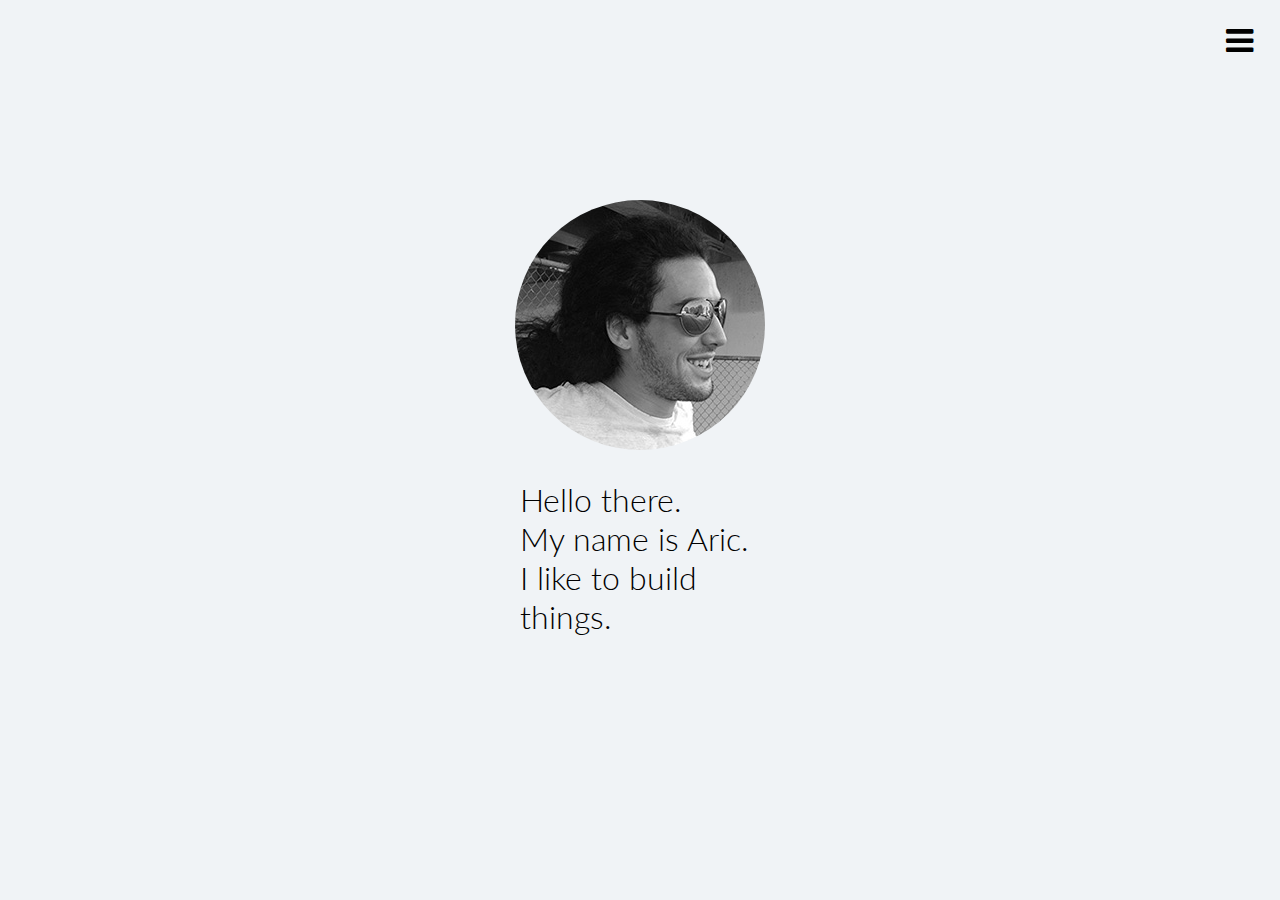
==== commit 14cf62ef: "cleaning up no longer needed files" ====
--- a/index.html
+++ b/index.html
@@ -44,15 +44,20 @@
     
       <!-- page-specific-content goes here -->
 
-      <div id="avatar">
-        <img src="img/me-avatar-250.jpg" alt="aric-allen-avatar" class="circular"/>
+      <div id="landing-container">
+      
+        <div id="avatar">
+          <img src="img/me-avatar-250.jpg" alt="aric-allen-avatar" class="circular"/>
+        </div>
+
+        <div id="animated-text">
+          <div class="greeting">Hello there.</div>
+          <div class="greeting">My name is Aric.</div>
+          <div class="greeting">I like to build things.</div>
+        </div>
+        
       </div>
 
-      <div id="animated-text">
-        <div class="greeting">Hello there.</div>
-        <div class="greeting">My name is Aric.</div>
-        <div class="greeting">I like to build things.</div>
-      </div>
 
       <!-- /page-specific-content -->
 
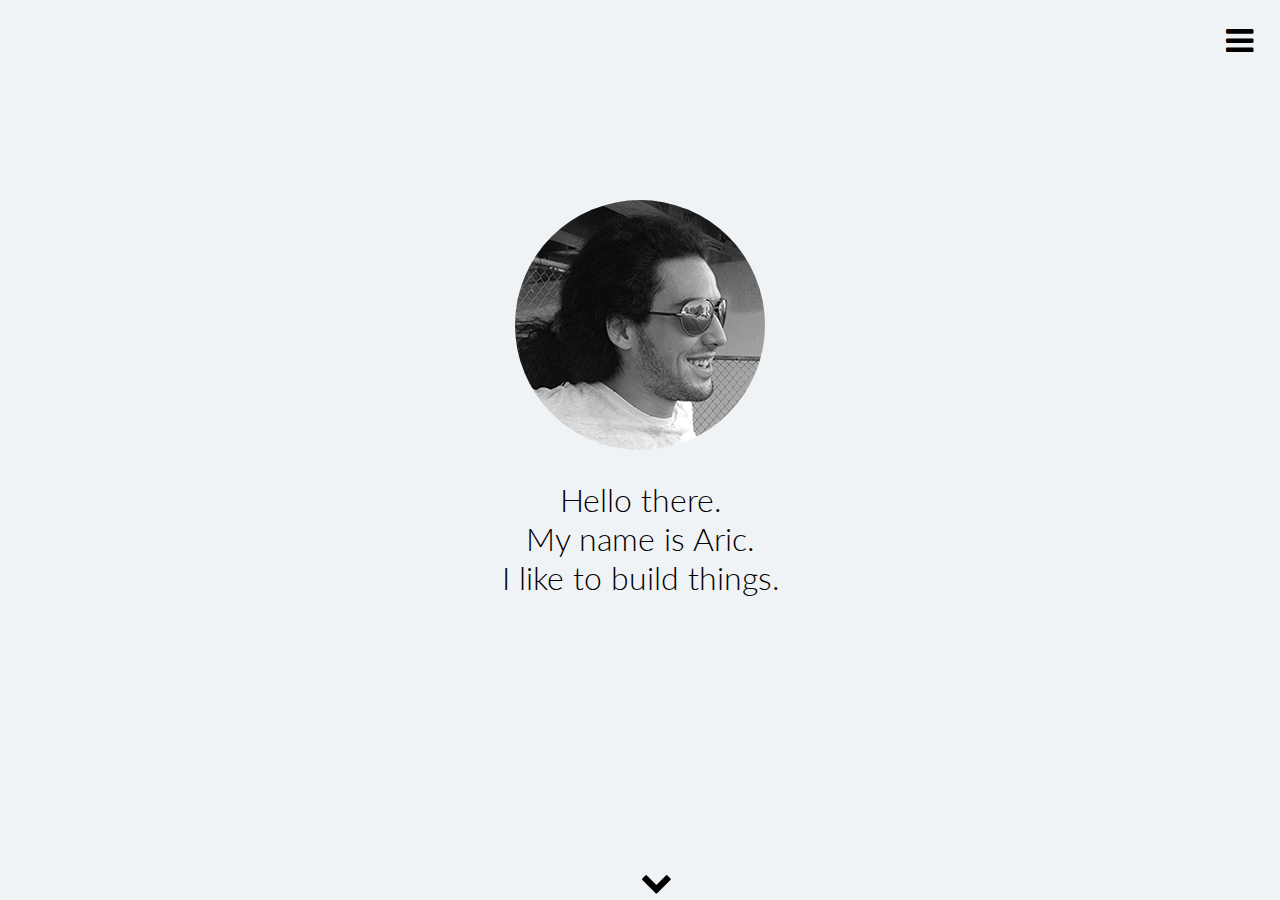
==== commit 231ff24a: "added nav links for jumping pages" ====
--- a/index.html
+++ b/index.html
@@ -36,9 +36,11 @@
     <div class="nav-arrow chevron-right hidden">
       <i id="nav-arrow-right" class="fa fa-chevron-right fa-3"></i>
     </div>
-    <div class="nav-arrow chevron-down hidden">
-      <i id="nav-arrow-down" class="fa fa-chevron-down fa-3"></i>
-    </div>
+    <a href="sections/skills/" class="nav-link">
+      <div class="nav-arrow chevron-down">
+        <i id="nav-arrow-down" class="fa fa-chevron-down fa-3"></i>
+      </div>
+    </a>
 
     <div id="landing-page" class="content-container v-align">
     
